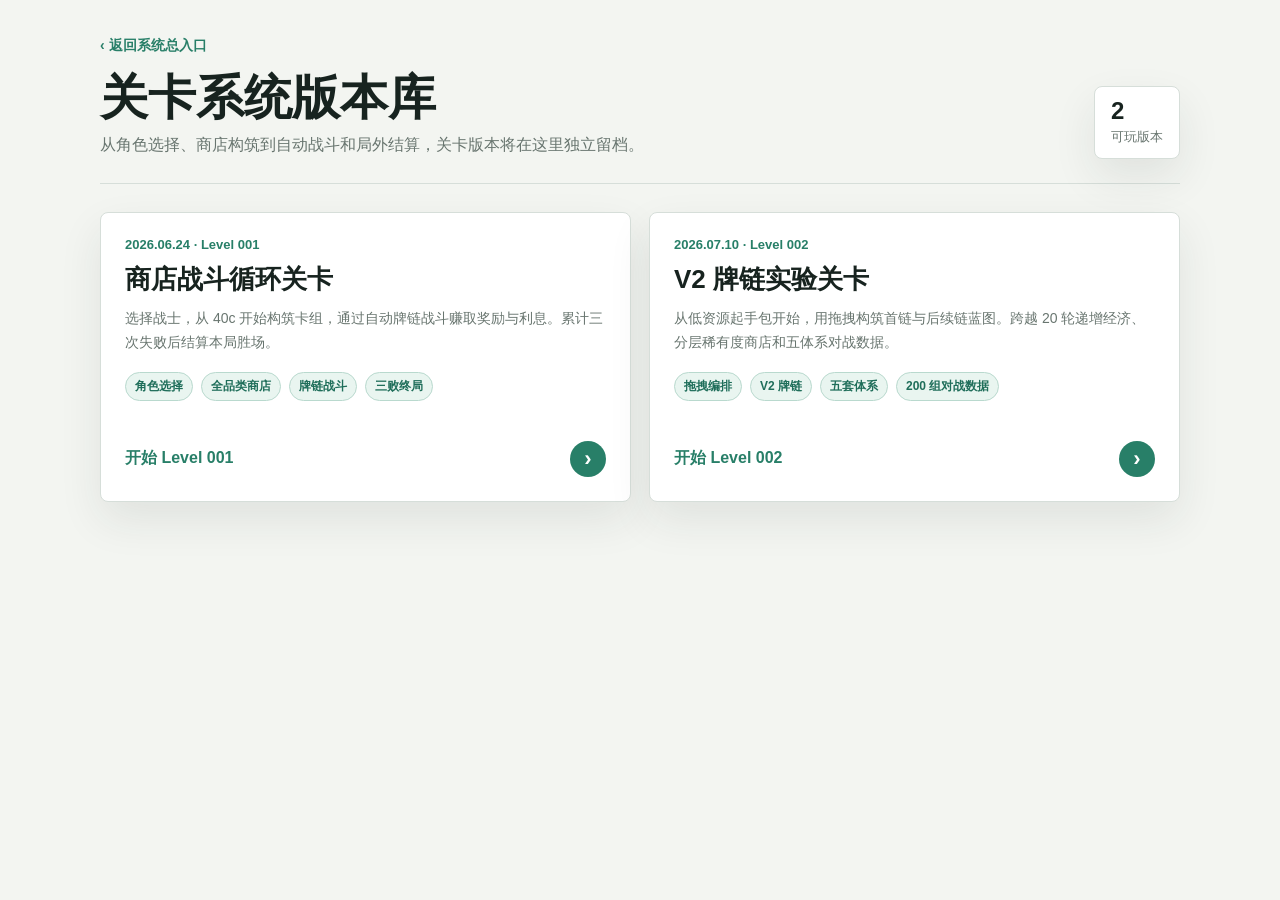
==== LevelSystem/index.html @ 23fc2353 "Add Level 002 V2 chain campaign" ====
<!doctype html>
<html lang="zh-CN">
<head>
  <meta charset="utf-8">
  <meta name="viewport" content="width=device-width, initial-scale=1">
  <title>Draw LevelSystem</title>
  <style>
    :root {
      color-scheme: light;
      --bg: #f3f5f1;
      --panel: #fff;
      --text: #17231f;
      --muted: #68756f;
      --line: #d6ded9;
      --accent: #287f68;
      --accent-soft: #e9f5f0;
      --shadow: 0 18px 44px rgba(28, 48, 40, .09);
    }
    * { box-sizing: border-box; }
    body {
      margin: 0;
      min-height: 100vh;
      font-family: -apple-system, BlinkMacSystemFont, "Segoe UI", "Microsoft YaHei", sans-serif;
      background: var(--bg);
      color: var(--text);
    }
    .page { width: min(1080px, calc(100vw - 32px)); margin: 0 auto; padding: 36px 0 56px; }
    header {
      display: flex;
      align-items: flex-end;
      justify-content: space-between;
      gap: 24px;
      padding-bottom: 24px;
      border-bottom: 1px solid var(--line);
    }
    .back { color: var(--accent); text-decoration: none; font-weight: 800; font-size: 14px; }
    h1 { margin: 18px 0 8px; font-size: clamp(30px, 5vw, 48px); line-height: 1.05; letter-spacing: 0; }
    .subtitle { margin: 0; color: var(--muted); line-height: 1.7; max-width: 700px; }
    .count {
      flex: 0 0 auto;
      padding: 12px 16px;
      border: 1px solid var(--line);
      border-radius: 8px;
      background: var(--panel);
      color: var(--muted);
      box-shadow: var(--shadow);
      font-size: 13px;
    }
    .count strong { display: block; color: var(--text); font-size: 24px; line-height: 1; margin-bottom: 5px; }
    main { padding-top: 28px; display: grid; grid-template-columns: repeat(auto-fit, minmax(280px, 1fr)); gap: 18px; }
    .version-card {
      min-height: 290px;
      display: flex;
      flex-direction: column;
      justify-content: space-between;
      gap: 24px;
      padding: 24px;
      border: 1px solid var(--line);
      border-radius: 8px;
      background: var(--panel);
      color: inherit;
      text-decoration: none;
      box-shadow: var(--shadow);
      transition: transform .16s ease, border-color .16s ease, box-shadow .16s ease;
    }
    .version-card:hover, .version-card:focus-visible {
      transform: translateY(-2px);
      border-color: var(--accent);
      box-shadow: 0 24px 58px rgba(28, 48, 40, .14);
      outline: none;
    }
    .eyebrow { margin: 0 0 12px; color: var(--accent); font-size: 13px; font-weight: 900; }
    h2 { margin: 0 0 12px; font-size: 26px; line-height: 1.2; letter-spacing: 0; }
    .description { margin: 0; color: var(--muted); font-size: 14px; line-height: 1.7; }
    .tags { display: flex; flex-wrap: wrap; gap: 8px; margin-top: 18px; }
    .tag {
      padding: 5px 9px;
      border: 1px solid #b9d9ce;
      border-radius: 999px;
      background: var(--accent-soft);
      color: #1f6e5a;
      font-size: 12px;
      font-weight: 800;
    }
    .open-row { display: flex; align-items: center; justify-content: space-between; color: var(--accent); font-weight: 900; }
    .arrow { width: 36px; height: 36px; display: grid; place-items: center; border-radius: 50%; background: var(--accent); color: #fff; font-size: 22px; }
    @media (max-width: 680px) {
      .page { width: min(100vw - 24px, 1080px); padding-top: 24px; }
      header { display: block; }
      .count { width: fit-content; margin-top: 18px; }
    }
  </style>
</head>
<body>
  <div class="page">
    <header>
      <div>
        <a class="back" href="../index.html">‹ 返回系统总入口</a>
        <h1>关卡系统版本库</h1>
        <p class="subtitle">从角色选择、商店构筑到自动战斗和局外结算，关卡版本将在这里独立留档。</p>
      </div>
      <div class="count"><strong>2</strong>可玩版本</div>
    </header>
    <main aria-label="关卡系统版本列表">
      <a class="version-card" href="Level_001/index.html">
        <div>
          <p class="eyebrow">2026.06.24 · Level 001</p>
          <h2>商店战斗循环关卡</h2>
          <p class="description">选择战士，从 40c 开始构筑卡组，通过自动牌链战斗赚取奖励与利息。累计三次失败后结算本局胜场。</p>
          <div class="tags">
            <span class="tag">角色选择</span>
            <span class="tag">全品类商店</span>
            <span class="tag">牌链战斗</span>
            <span class="tag">三败终局</span>
          </div>
        </div>
        <div class="open-row"><span>开始 Level 001</span><span class="arrow" aria-hidden="true">›</span></div>
      </a>
      <a class="version-card" href="Level_002/index.html">
        <div>
          <p class="eyebrow">2026.07.10 · Level 002</p>
          <h2>V2 牌链实验关卡</h2>
          <p class="description">从低资源起手包开始，用拖拽构筑首链与后续链蓝图。跨越 20 轮递增经济、分层稀有度商店和五体系对战数据。</p>
          <div class="tags">
            <span class="tag">拖拽编排</span>
            <span class="tag">V2 牌链</span>
            <span class="tag">五套体系</span>
            <span class="tag">200 组对战数据</span>
          </div>
        </div>
        <div class="open-row"><span>开始 Level 002</span><span class="arrow" aria-hidden="true">›</span></div>
      </a>
    </main>
  </div>
</body>
</html>
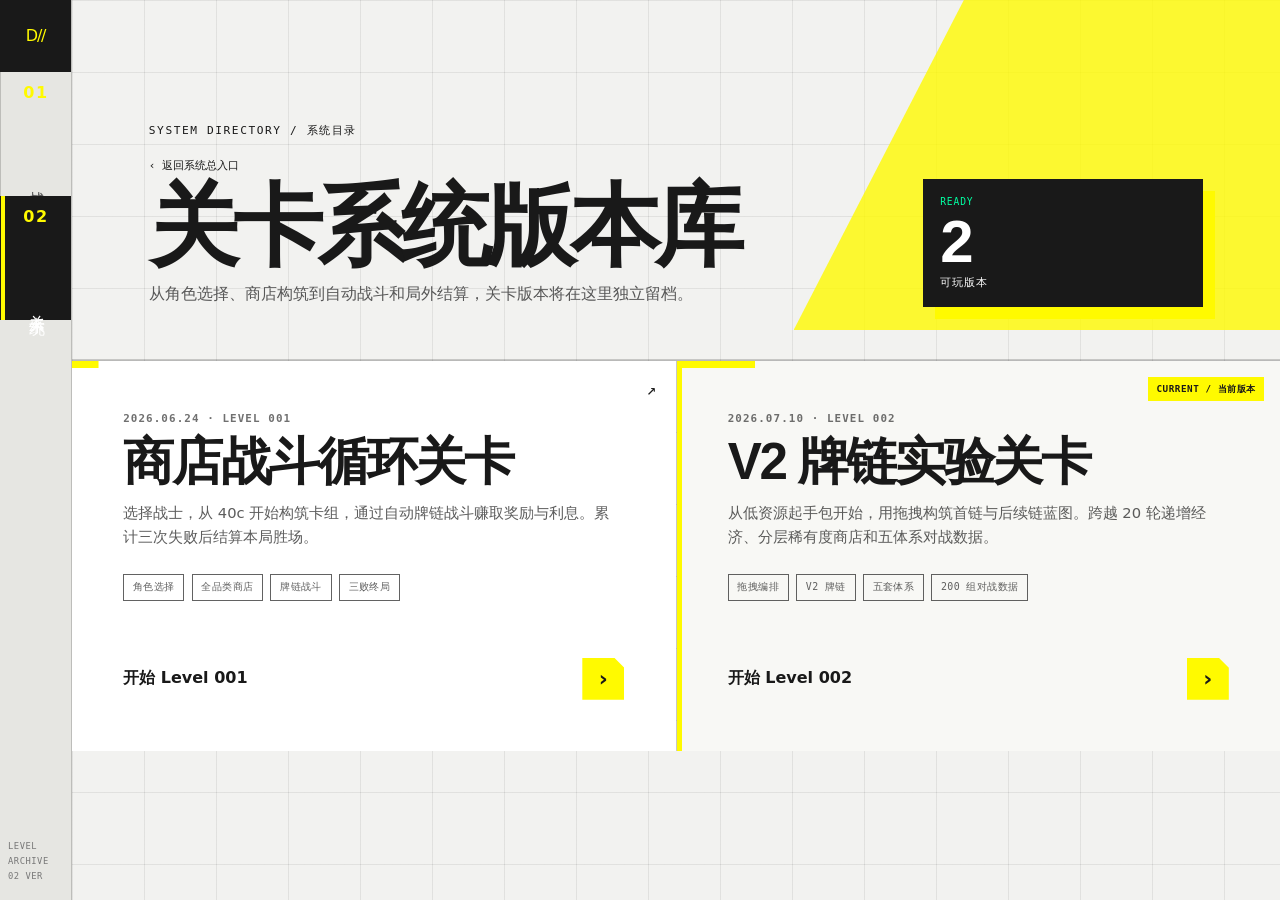
==== commit 34dc66e0: "Redesign site with Endfield UI" ====
--- a/LevelSystem/index.html
+++ b/LevelSystem/index.html
@@ -1,5 +1,5 @@
 <!doctype html>
-<html lang="zh-CN">
+<html lang="zh-CN" data-ark-theme="endfield" data-ark-depth="complex" data-ef-page="library">
 <head>
   <meta charset="utf-8">
   <meta name="viewport" content="width=device-width, initial-scale=1">
@@ -90,8 +90,18 @@
       .count { width: fit-content; margin-top: 18px; }
     }
   </style>
+  <link rel="stylesheet" href="../endfield-ui.css">
 </head>
-<body>
+<body class="ef-library">
+  <a class="ef-skip" href="#main">跳至主要内容</a>
+  <aside class="ef-rail" aria-label="系统导航">
+    <a class="ef-rail-mark" href="../index.html" aria-label="Draw 首页">D//</a>
+    <nav class="ef-rail-nav">
+      <a class="ef-rail-link" href="../FightingSystem/index.html"><b>01</b>战斗系统</a>
+      <a class="ef-rail-link" href="index.html" aria-current="page"><b>02</b>关卡系统</a>
+    </nav>
+    <div class="ef-rail-meta">LEVEL<br>ARCHIVE<br>02 VER</div>
+  </aside>
   <div class="page">
     <header>
       <div>
@@ -101,7 +111,7 @@
       </div>
       <div class="count"><strong>2</strong>可玩版本</div>
     </header>
-    <main aria-label="关卡系统版本列表">
+    <main id="main" aria-label="关卡系统版本列表">
       <a class="version-card" href="Level_001/index.html">
         <div>
           <p class="eyebrow">2026.06.24 · Level 001</p>
@@ -116,7 +126,7 @@
         </div>
         <div class="open-row"><span>开始 Level 001</span><span class="arrow" aria-hidden="true">›</span></div>
       </a>
-      <a class="version-card" href="Level_002/index.html">
+      <a class="version-card" data-current="true" href="Level_002/index.html">
         <div>
           <p class="eyebrow">2026.07.10 · Level 002</p>
           <h2>V2 牌链实验关卡</h2>
--- a/endfield-ui.css
+++ b/endfield-ui.css
@@ -0,0 +1,1032 @@
+:root {
+  --ef-ink: #191919;
+  --ef-ink-2: #242424;
+  --ef-paper: #f2f2f0;
+  --ef-paper-2: #e8e8e4;
+  --ef-white: #ffffff;
+  --ef-signal: #fffa00;
+  --ef-state: #00ffa2;
+  --ef-muted: #767676;
+  --ef-rule: rgba(25, 25, 25, .2);
+  --ef-rule-dark: rgba(255, 255, 255, .2);
+  --ef-display: "Arial Narrow", "Roboto Condensed", "DIN Condensed", "PingFang SC", sans-serif;
+  --ef-ui: "Space Grotesk", "IBM Plex Sans", "PingFang SC", "Microsoft YaHei", system-ui, sans-serif;
+  --ef-mono: "IBM Plex Mono", "SFMono-Regular", Consolas, monospace;
+  --ef-direct: 240ms;
+  --ef-reveal: 650ms;
+  --ef-ease: cubic-bezier(.22, .8, .2, 1);
+  --ef-grid: rgba(25, 25, 25, .08);
+  color-scheme: light;
+}
+
+*, *::before, *::after { box-sizing: border-box; }
+
+html[data-ark-theme="endfield"] {
+  min-width: 320px;
+  background: var(--ef-paper);
+  font-family: var(--ef-ui);
+  text-rendering: optimizeLegibility;
+  -webkit-font-smoothing: antialiased;
+}
+
+html[data-ark-theme="endfield"] body {
+  color: var(--ef-ink);
+  font-family: var(--ef-ui);
+}
+
+html[data-ark-theme="endfield"] button,
+html[data-ark-theme="endfield"] a { font: inherit; }
+
+html[data-ark-theme="endfield"] :is(button, a, [tabindex]):focus-visible {
+  outline: 2px solid var(--ef-signal) !important;
+  outline-offset: 3px;
+}
+
+html[data-ark-theme="endfield"] ::selection {
+  background: var(--ef-signal);
+  color: var(--ef-ink);
+}
+
+html[data-ark-theme="endfield"] ::-webkit-scrollbar { width: 9px; height: 9px; }
+html[data-ark-theme="endfield"] ::-webkit-scrollbar-track { background: var(--ef-paper-2); }
+html[data-ark-theme="endfield"] ::-webkit-scrollbar-thumb { background: #777; border: 2px solid var(--ef-paper-2); }
+
+.ef-skip {
+  position: fixed;
+  inset: .75rem auto auto .75rem;
+  z-index: 1000;
+  padding: .7rem 1rem;
+  background: var(--ef-signal);
+  color: var(--ef-ink);
+  transform: translateY(-160%);
+  transition: transform var(--ef-direct);
+}
+.ef-skip:focus { transform: none; }
+
+/* Library shell: local depth 2 inside the complex system. */
+body.ef-library {
+  --bg: var(--ef-paper);
+  --panel: var(--ef-white);
+  --text: var(--ef-ink);
+  --ink: var(--ef-ink);
+  --muted: var(--ef-muted);
+  --line: var(--ef-rule);
+  --accent: var(--ef-ink);
+  --accent-strong: var(--ef-ink);
+  --accent-soft: #e4e4df;
+  --battle: var(--ef-ink);
+  --battle-soft: #e6e6e2;
+  --level: var(--ef-ink);
+  --level-soft: #e6e6e2;
+  --shadow: none;
+  min-height: 100svh;
+  display: grid;
+  grid-template-columns: 72px minmax(0, 1fr);
+  margin: 0;
+  background: var(--ef-paper);
+  overflow-x: hidden;
+}
+
+.ef-rail {
+  position: sticky;
+  inset-block-start: 0;
+  z-index: 40;
+  block-size: 100svh;
+  display: flex;
+  flex-direction: column;
+  border-inline-end: 1px solid var(--ef-rule);
+  background: #e6e6e2;
+}
+
+.ef-rail-mark {
+  min-height: 72px;
+  display: grid;
+  place-items: center;
+  border-block-end: 1px solid var(--ef-rule);
+  background: var(--ef-ink);
+  color: var(--ef-signal);
+  text-decoration: none;
+  font-family: var(--ef-display);
+  font-size: 1.2rem;
+  font-weight: 900;
+  letter-spacing: -.08em;
+}
+
+.ef-rail-nav {
+  display: flex;
+  flex-direction: column;
+}
+
+.ef-rail-link {
+  position: relative;
+  min-height: 124px;
+  display: flex;
+  align-items: center;
+  justify-content: space-between;
+  gap: .6rem;
+  padding: .7rem .45rem;
+  border-block-end: 1px solid var(--ef-rule);
+  color: #5c5c5c;
+  text-decoration: none;
+  writing-mode: vertical-rl;
+  font-family: var(--ef-mono);
+  font-size: .62rem;
+  letter-spacing: .1em;
+}
+
+.ef-rail-link::before {
+  content: "";
+  position: absolute;
+  inset: 0 auto 0 0;
+  width: 4px;
+  background: var(--ef-signal);
+  transform: scaleY(0);
+  transform-origin: bottom;
+  transition: transform var(--ef-direct) var(--ef-ease);
+}
+.ef-rail-link:hover,
+.ef-rail-link[aria-current="page"] { background: var(--ef-ink); color: #fff; }
+.ef-rail-link:hover::before,
+.ef-rail-link[aria-current="page"]::before { transform: scaleY(1); }
+.ef-rail-link b { color: var(--ef-signal); writing-mode: horizontal-tb; font-weight: 700; }
+
+.ef-rail-meta {
+  margin-top: auto;
+  padding: 1rem .5rem;
+  color: #777;
+  font-family: var(--ef-mono);
+  font-size: .55rem;
+  line-height: 1.7;
+  letter-spacing: .06em;
+}
+
+body.ef-library .page {
+  position: relative;
+  width: 100%;
+  max-width: none;
+  margin: 0;
+  padding: 0;
+  background:
+    linear-gradient(var(--ef-grid) 1px, transparent 1px),
+    linear-gradient(90deg, var(--ef-grid) 1px, transparent 1px),
+    var(--ef-paper);
+  background-size: 72px 72px;
+}
+
+body.ef-library .page::before {
+  content: "";
+  position: absolute;
+  z-index: 0;
+  inset: 0 0 auto auto;
+  width: min(38vw, 540px);
+  height: 330px;
+  background: var(--ef-signal);
+  clip-path: polygon(35% 0, 100% 0, 100% 100%, 0 100%);
+  opacity: .8;
+  pointer-events: none;
+}
+
+body.ef-library header {
+  position: relative;
+  z-index: 1;
+  min-height: 360px;
+  display: grid;
+  grid-template-columns: minmax(0, 1fr) minmax(180px, 280px);
+  align-items: end;
+  gap: clamp(2rem, 7vw, 7rem);
+  padding: clamp(4rem, 8vw, 7.5rem) clamp(1.5rem, 6vw, 6.5rem) 3.25rem;
+  border: 0;
+  border-block-end: 1px solid var(--ef-rule);
+  background: transparent;
+}
+
+body.ef-library header > div:first-child { max-width: 820px; }
+body.ef-library header > div:first-child::before {
+  content: "SYSTEM DIRECTORY / 系统目录";
+  display: block;
+  margin-block-end: 1rem;
+  font-family: var(--ef-mono);
+  font-size: .7rem;
+  letter-spacing: .14em;
+}
+
+body.ef-library h1 {
+  margin: 0 0 1rem;
+  font-family: var(--ef-display);
+  font-size: clamp(3.2rem, 7vw, 7.8rem);
+  font-weight: 900;
+  line-height: .84;
+  letter-spacing: -.065em;
+  text-transform: uppercase;
+}
+
+body.ef-library .subtitle {
+  max-width: 720px;
+  margin: 0;
+  color: #575757;
+  font-size: 1rem;
+  line-height: 1.7;
+}
+
+body.ef-library :is(.build-mark, .count) {
+  position: relative;
+  align-self: end;
+  width: 100%;
+  min-height: 128px;
+  display: flex;
+  flex-direction: column;
+  justify-content: space-between;
+  padding: 1rem;
+  border: 1px solid var(--ef-ink);
+  border-radius: 0;
+  background: var(--ef-ink);
+  color: #fff;
+  box-shadow: 12px 12px 0 var(--ef-signal);
+  font-family: var(--ef-mono);
+  font-size: .68rem;
+  letter-spacing: .08em;
+}
+
+body.ef-library :is(.build-mark, .count)::before {
+  content: "READY";
+  color: var(--ef-state);
+  font-size: .6rem;
+}
+
+body.ef-library :is(.build-mark, .count) strong {
+  display: block;
+  margin: 0;
+  color: #fff;
+  font-family: var(--ef-display);
+  font-size: 3.75rem;
+  line-height: .75;
+}
+
+body.ef-library main {
+  position: relative;
+  z-index: 2;
+  display: grid;
+  grid-template-columns: repeat(2, minmax(0, 1fr));
+  gap: 1px;
+  padding: 1px 0 0;
+  background: var(--ef-rule);
+}
+
+body.ef-library :is(.system-card, .version-card, .empty-card) {
+  position: relative;
+  min-height: 390px;
+  display: flex;
+  flex-direction: column;
+  justify-content: space-between;
+  gap: 2rem;
+  padding: clamp(1.75rem, 4vw, 4rem);
+  border: 0;
+  border-radius: 0;
+  background: var(--ef-white);
+  color: var(--ef-ink);
+  box-shadow: none;
+  text-decoration: none;
+  overflow: hidden;
+  transition: color var(--ef-direct), background var(--ef-direct), transform var(--ef-direct);
+}
+
+body.ef-library :is(.system-card, .version-card)::before {
+  content: "";
+  position: absolute;
+  inset: 0 auto auto 0;
+  width: 78px;
+  height: 7px;
+  background: var(--ef-signal);
+  transform: scaleX(.34);
+  transform-origin: left;
+  transition: transform var(--ef-direct) var(--ef-ease);
+}
+
+body.ef-library :is(.system-card, .version-card)::after {
+  content: "↗";
+  position: absolute;
+  inset: 1.2rem 1.2rem auto auto;
+  font-family: var(--ef-mono);
+  font-size: 1rem;
+}
+
+body.ef-library :is(.system-card, .version-card):focus-visible {
+  z-index: 3;
+  transform: none;
+  border-color: transparent;
+  background: var(--ef-ink);
+  color: #fff;
+  box-shadow: none;
+  outline-offset: -4px !important;
+}
+
+body.ef-library :is(.system-card, .version-card):focus-visible::before { transform: scaleX(1); }
+
+@media (hover: hover) and (pointer: fine) {
+  body.ef-library :is(.system-card, .version-card):hover {
+    z-index: 3;
+    transform: none;
+    border-color: transparent;
+    background: var(--ef-ink);
+    color: #fff;
+    box-shadow: none;
+  }
+  body.ef-library :is(.system-card, .version-card):hover::before { transform: scaleX(1); }
+}
+
+body.ef-library .version-card[data-current="true"] {
+  background: #f8f8f5;
+  color: var(--ef-ink);
+  box-shadow: inset 5px 0 var(--ef-signal);
+}
+body.ef-library .version-card[data-current="true"]::before { transform: scaleX(1); }
+body.ef-library .version-card[data-current="true"]::after {
+  content: "CURRENT / 当前版本";
+  inset: 1rem 1rem auto auto;
+  padding: .35rem .5rem;
+  background: var(--ef-signal);
+  color: var(--ef-ink);
+  font-size: .58rem;
+  font-weight: 800;
+  letter-spacing: .06em;
+}
+@media (hover: hover) and (pointer: fine) {
+  body.ef-library .version-card[data-current="true"]:hover {
+    background: var(--ef-ink);
+    color: #fff;
+    box-shadow: inset 5px 0 var(--ef-signal);
+  }
+}
+
+body.ef-library .icon {
+  width: 64px;
+  height: 64px;
+  display: grid;
+  place-items: center;
+  margin: 0 0 2rem;
+  border: 1px solid currentColor;
+  border-radius: 0;
+  background: transparent !important;
+  font-size: 1.7rem;
+  clip-path: polygon(0 0, calc(100% - 13px) 0, 100% 13px, 100% 100%, 0 100%);
+}
+
+body.ef-library .eyebrow {
+  margin: 0 0 .8rem;
+  color: inherit;
+  opacity: .62;
+  font-family: var(--ef-mono);
+  font-size: .68rem;
+  font-weight: 600;
+  letter-spacing: .1em;
+  text-transform: uppercase;
+}
+
+body.ef-library h2 {
+  max-width: 720px;
+  margin: 0 0 1rem;
+  font-family: var(--ef-display);
+  font-size: clamp(2rem, 4vw, 4.6rem);
+  font-weight: 900;
+  line-height: .92;
+  letter-spacing: -.045em;
+}
+
+body.ef-library .description {
+  max-width: 650px;
+  margin: 0;
+  color: inherit;
+  opacity: .7;
+  font-size: .92rem;
+  line-height: 1.65;
+}
+
+body.ef-library :is(.meta-row, .tags) { display: flex; flex-wrap: wrap; gap: .45rem; margin-top: 1.5rem; }
+body.ef-library :is(.pill, .tag) {
+  padding: .35rem .55rem;
+  border: 1px solid currentColor;
+  border-radius: 0;
+  background: transparent;
+  color: inherit;
+  opacity: .68;
+  font-family: var(--ef-mono);
+  font-size: .62rem;
+  font-weight: 500;
+  letter-spacing: .04em;
+}
+
+body.ef-library .open-row {
+  display: flex;
+  align-items: center;
+  justify-content: space-between;
+  color: inherit;
+  font-weight: 700;
+}
+
+body.ef-library .arrow {
+  width: 42px;
+  height: 42px;
+  display: grid;
+  place-items: center;
+  border-radius: 0;
+  background: var(--ef-signal) !important;
+  color: var(--ef-ink);
+  clip-path: polygon(0 0, calc(100% - 10px) 0, 100% 10px, 100% 100%, 0 100%);
+}
+
+body.ef-library .empty-card {
+  min-height: 240px;
+  justify-content: end;
+  background: #dadad5;
+  color: #686868;
+}
+body.ef-library .back { display: inline-block; margin-block-end: 1rem; color: var(--ef-ink); font-family: var(--ef-mono); font-size: .7rem; text-decoration: none; }
+
+/* Game surfaces: full component coverage with content-preserving overrides. */
+html[data-ef-page="fight"] {
+  --bg: var(--ef-paper);
+  --panel: var(--ef-white);
+  --ink: var(--ef-ink);
+  --muted: var(--ef-muted);
+  --line: var(--ef-rule);
+  --accent: var(--ef-signal);
+  --accent-2: var(--ef-state);
+  --danger: var(--ef-signal);
+  --blue: var(--ef-signal);
+  --green: var(--ef-state);
+  --yellow: var(--ef-signal);
+  --orange: var(--ef-signal);
+  --dark: var(--ef-ink);
+  --card: var(--ef-white);
+  --slot: #e9e9e5;
+  --slot-line: #8e8e88;
+  --enemy: var(--ef-ink-2);
+  --player: #4b4b48;
+  --shadow: none;
+}
+
+html[data-ef-page="fight"] :is(html, body) {
+  background: var(--ef-paper);
+  color: var(--ef-ink);
+  font-family: var(--ef-ui);
+}
+
+html[data-ef-page="fight"] .app {
+  background:
+    linear-gradient(var(--ef-grid) 1px, transparent 1px),
+    linear-gradient(90deg, var(--ef-grid) 1px, transparent 1px),
+    var(--ef-paper);
+  background-size: 64px 64px;
+}
+
+html[data-ef-page="fight"] .topbar {
+  position: sticky;
+  top: 0;
+  z-index: 30;
+  min-height: 64px;
+  height: auto;
+  padding: .55rem 1rem;
+  border: 0;
+  border-block-end: 1px solid var(--ef-rule-dark);
+  background: rgba(25, 25, 25, .96);
+  color: #fff;
+  backdrop-filter: blur(10px);
+}
+
+html[data-ef-page="fight"] .topbar::after {
+  content: "";
+  position: absolute;
+  inset: auto 0 0 0;
+  height: 3px;
+  background: linear-gradient(90deg, var(--ef-signal) 0 16%, transparent 16%);
+  pointer-events: none;
+}
+
+html[data-ef-page="fight"] .title { gap: .75rem; }
+html[data-ef-page="fight"] .title h1,
+html[data-ef-page="fight"] .topbar h1 {
+  font-family: var(--ef-display);
+  font-size: 1.45rem;
+  font-weight: 900;
+  letter-spacing: -.035em;
+}
+html[data-ef-page="fight"] :is(.title span, .subtitle, .import-note) { color: rgba(255,255,255,.6); font-weight: 500; }
+
+.ef-back {
+  flex: 0 0 auto;
+  min-width: 40px;
+  min-height: 40px;
+  display: grid;
+  place-items: center;
+  border: 1px solid var(--ef-rule-dark);
+  background: transparent;
+  color: #fff;
+  text-decoration: none;
+  font-family: var(--ef-mono);
+}
+.ef-back:hover { background: var(--ef-signal); color: var(--ef-ink); }
+
+html[data-ef-page="fight"] .controls { gap: 5px; }
+html[data-ef-page="fight"] :is(.controls button, .decision button, .strategy-buttons button) {
+  position: relative;
+  min-height: 40px;
+  padding: 0 .8rem;
+  border-radius: 2px;
+  display: inline-flex;
+  align-items: center;
+  justify-content: center;
+  border: 1px solid var(--ef-rule);
+  background: var(--ef-white);
+  color: var(--ef-ink);
+  font-weight: 700;
+  box-shadow: none;
+  transition: background var(--ef-direct), color var(--ef-direct), transform var(--ef-direct);
+}
+html[data-ef-page="fight"] .controls button {
+  border-color: rgba(255,255,255,.28);
+  background: transparent;
+  color: #fff;
+}
+html[data-ef-page="fight"] :is(.controls button, .decision button, .strategy-buttons button):hover { border-color: var(--ef-signal); transform: none; }
+html[data-ef-page="fight"] :is(.controls button, .decision button, .strategy-buttons button):active { transform: translateX(3px); }
+html[data-ef-page="fight"] :is(.controls button.primary, .controls button.danger) {
+  border-color: var(--ef-signal);
+  background: transparent;
+  color: #fff;
+  box-shadow: inset 0 -3px var(--ef-signal);
+}
+html[data-ef-page="fight"] .decision button.primary {
+  border-color: var(--ef-signal);
+  background: var(--ef-signal);
+  color: var(--ef-ink);
+}
+html[data-ef-page="fight"] :is(.controls button.active, .speed.active, #pauseBtn.active) {
+  border-color: var(--ef-signal);
+  background: var(--ef-signal);
+  color: var(--ef-ink);
+  box-shadow: inset 4px 0 var(--ef-ink), inset 0 0 0 1px var(--ef-ink);
+}
+html[data-ef-page="fight"] .controls #pauseBtn.active {
+  border-color: var(--ef-signal);
+  background: var(--ef-white);
+  color: var(--ef-ink);
+  box-shadow: inset 4px 0 var(--ef-signal);
+}
+html[data-ef-page="fight"] .strategy-buttons button.active {
+  border-color: var(--ef-ink);
+  background: var(--ef-ink);
+  color: #fff;
+  box-shadow: inset 4px 0 var(--ef-signal);
+}
+html[data-ef-page="fight"] :is(.controls button.active, .strategy-buttons button.active)::before {
+  content: "";
+  width: .42rem;
+  height: .42rem;
+  flex: 0 0 auto;
+  margin-inline-end: .45rem;
+  background: currentColor;
+  transform: rotate(45deg);
+}
+html[data-ef-page="fight"] .strategy-buttons button.active::before { background: var(--ef-signal); }
+html[data-ef-page="fight"] .controls #pauseBtn.active::before { background: var(--ef-signal); }
+html[data-ef-page="fight"] :is(.controls button, .decision button, .strategy-buttons button):disabled {
+  border-color: var(--ef-rule);
+  background: transparent;
+  color: var(--ef-muted);
+  box-shadow: none;
+  opacity: .48;
+}
+
+html[data-ef-page="fight"] .battle { background: transparent; }
+html[data-ef-page="fight"] .divider {
+  position: relative;
+  background: var(--ef-ink);
+}
+html[data-ef-page="fight"] .divider::after {
+  content: "FIELD DIVIDE";
+  position: absolute;
+  z-index: 3;
+  inset: 50% auto auto 50%;
+  padding: .16rem .7rem;
+  background: var(--ef-signal);
+  color: var(--ef-ink);
+  font-family: var(--ef-mono);
+  font-size: .55rem;
+  letter-spacing: .12em;
+  transform: translate(-50%, -50%);
+  white-space: nowrap;
+}
+
+html[data-ef-page="fight"] .field {
+  position: relative;
+  background: rgba(242,242,240,.94);
+  animation: ef-field-in var(--ef-reveal) var(--ef-ease) both;
+}
+html[data-ef-page="fight"] .field.enemy { background: rgba(226,226,222,.96); }
+html[data-ef-page="fight"] .field::before {
+  content: attr(aria-label);
+  position: absolute;
+  inset: 6px auto auto 8px;
+  color: #777;
+  font-family: var(--ef-mono);
+  font-size: .5rem;
+  letter-spacing: .12em;
+  pointer-events: none;
+}
+
+@keyframes ef-field-in {
+  from { clip-path: inset(0 100% 0 0); transform: translateX(-10px); }
+  to { clip-path: inset(0); transform: none; }
+}
+
+html[data-ef-page="fight"] :is(.panel, .weapon-effect, .unit-panel, .draw-panel, .chain-panel, .pending-panel, .left-zone, .right-zone) {
+  border-color: var(--ef-rule);
+  border-radius: 2px;
+  box-shadow: none;
+}
+
+html[data-ef-page="fight"] :is(.panel, .weapon-effect, .draw-panel, .chain-panel, .pending-panel) {
+  background: rgba(255,255,255,.88);
+}
+
+html[data-ef-page="fight"] :is(.panel-title, .section-label, .slot-label, .pile-label, .current-label, .weapon-effect-title) {
+  color: var(--ef-ink);
+  font-family: var(--ef-display);
+  font-weight: 900;
+  letter-spacing: -.02em;
+}
+
+html[data-ef-page="fight"] :is(.portrait, .enemy .portrait, .field.player .portrait) {
+  position: relative;
+  border: 0;
+  border-radius: 2px;
+  background: var(--ef-ink) !important;
+  color: #fff;
+  box-shadow: none;
+  clip-path: polygon(0 0, calc(100% - 20px) 0, 100% 20px, 100% 100%, 0 100%);
+}
+html[data-ef-page="fight"] .enemy .portrait::after {
+  content: "ENEMY";
+  position: absolute;
+  inset: auto .5rem .4rem auto;
+  color: var(--ef-signal);
+  font-family: var(--ef-mono);
+  font-size: .48rem;
+  letter-spacing: .1em;
+}
+
+html[data-ef-page="fight"] :is(.slot, .chain, .chain-card, .chain-step, .strategy-card, .rule-card, .drawn-area, .current-card-box, .pile) {
+  border-color: var(--ef-rule);
+  border-radius: 2px;
+  background-color: var(--ef-white);
+  box-shadow: none;
+}
+
+html[data-ef-page="fight"] :is(.hpbar, .hp-bar, .timer, .progress, .chain-progress) {
+  border-radius: 0;
+  background: #cececa;
+  border-color: var(--ef-rule);
+}
+html[data-ef-page="fight"] :is(.hpfill, .hp-fill, .timer-fill, .progress > i, .progress i, .chain-progress > i) {
+  background: var(--ef-signal) !important;
+  background-image: none !important;
+}
+
+html[data-ef-page="fight"] :is(.pill, .status-chip, .chip) {
+  border-radius: 2px;
+  border-color: var(--ef-rule);
+  background: #e5e5e1;
+  color: var(--ef-ink);
+}
+
+html[data-ef-page="fight"] :is(.winner, .winner-box, .viewer-panel, .card-viewer-panel, .tooltip, .game-tooltip, .card-preview) {
+  border-radius: 2px;
+  box-shadow: 12px 12px 0 rgba(25,25,25,.18);
+}
+
+/* Level/campaign surfaces. */
+html[data-ef-page="level"] {
+  --bg: var(--ef-paper);
+  --paper: var(--ef-white);
+  --paper-2: #e9e9e5;
+  --paper2: #e9e9e5;
+  --ink: var(--ef-ink);
+  --muted: var(--ef-muted);
+  --line: var(--ef-rule);
+  --green: var(--ef-signal);
+  --green-dark: var(--ef-ink);
+  --green2: var(--ef-ink);
+  --green-soft: #e6e6e1;
+  --greenSoft: #e6e6e1;
+  --red: #d34d4d;
+  --red-soft: #f0dede;
+  --redSoft: #f0dede;
+  --gold: #8b7f00;
+  --gold-soft: #f5f2c6;
+  --goldSoft: #f5f2c6;
+  --blue: #4b626c;
+  --blue-soft: #dce5e7;
+  --blueSoft: #dce5e7;
+  --purple: #6b5a75;
+  --purple-soft: #e8e1eb;
+  --purpleSoft: #e8e1eb;
+  --shadow: none;
+}
+
+html[data-ef-page="level"] :is(html, body) { background: var(--ef-paper); color: var(--ef-ink); font-family: var(--ef-ui); }
+html[data-ef-page="level"] .screen:not(.start),
+html[data-ef-page="level"] #characterScreen {
+  background:
+    linear-gradient(var(--ef-grid) 1px, transparent 1px),
+    linear-gradient(90deg, var(--ef-grid) 1px, transparent 1px),
+    var(--ef-paper);
+  background-size: 72px 72px;
+}
+
+html[data-ef-page="level"] :is(.hero-screen, .start) {
+  position: relative;
+  background:
+    linear-gradient(110deg, rgba(25,25,25,.98) 0 56%, rgba(25,25,25,.78) 72%, rgba(25,25,25,.98) 100%),
+    var(--ef-ink);
+  color: #fff;
+}
+
+html[data-ef-page="level"] :is(.hero-screen, .start)::before {
+  content: "";
+  position: absolute;
+  inset: 0;
+  background-image:
+    linear-gradient(rgba(255,255,255,.08) 1px, transparent 1px),
+    linear-gradient(90deg, rgba(255,255,255,.08) 1px, transparent 1px);
+  background-size: 72px 72px;
+  mask-image: linear-gradient(90deg, #000, transparent 80%);
+  pointer-events: none;
+}
+
+html[data-ef-page="level"] :is(.hero-screen, .start)::after {
+  content: "";
+  position: absolute;
+  inset: 0 0 auto auto;
+  width: min(38vw, 560px);
+  height: min(34vh, 300px);
+  background: var(--ef-signal);
+  clip-path: polygon(30% 0, 100% 0, 100% 100%, 0 76%);
+  opacity: .92;
+  pointer-events: none;
+}
+
+html[data-ef-page="level"] :is(.hero-inner, .start-inner) { z-index: 2; }
+html[data-ef-page="level"] .ef-back { width: 40px; justify-self: start; align-self: start; }
+html[data-ef-page="level"] :is(.hero-mark, .kicker, .backlink) {
+  color: var(--ef-signal);
+  font-family: var(--ef-mono);
+  font-size: .68rem;
+  font-weight: 600;
+  letter-spacing: .12em;
+}
+html[data-ef-page="level"] :is(.hero-title, .start h1) {
+  font-family: var(--ef-display);
+  font-weight: 900;
+  line-height: .84;
+  letter-spacing: -.06em;
+}
+html[data-ef-page="level"] :is(.hero-copy, .lead) { color: rgba(255,255,255,.72); line-height: 1.65; }
+html[data-ef-page="level"] :is(.start, .hero-screen, .builder > .panel-head, .side-panel) .keyword-term {
+  color: var(--ef-state);
+}
+
+html[data-ef-page="level"] :is(.primary, .secondary, .ghost, .danger) {
+  min-height: 42px;
+  padding: 0 1rem;
+  border-radius: 2px;
+  font-weight: 700;
+  box-shadow: none;
+  transition: transform var(--ef-direct), background var(--ef-direct), color var(--ef-direct);
+}
+html[data-ef-page="level"] :is(.primary, .danger) { border-color: var(--ef-signal); background: var(--ef-signal); color: var(--ef-ink); }
+html[data-ef-page="level"] .secondary { border-color: var(--ef-ink); background: var(--ef-white); color: var(--ef-ink); }
+html[data-ef-page="level"] .ghost { border-color: var(--ef-rule); background: transparent; color: inherit; }
+html[data-ef-page="level"] :is(.primary, .secondary, .ghost, .danger):hover { transform: translateX(3px); filter: none; }
+html[data-ef-page="level"] :is(.speed-control button.active, .speed-row button.active, .ghost.active) {
+  display: inline-flex;
+  align-items: center;
+  justify-content: center;
+  border-color: var(--ef-ink);
+  background: var(--ef-ink);
+  color: #fff;
+  box-shadow: inset 4px 0 var(--ef-signal), 0 0 0 1px var(--ef-signal);
+}
+html[data-ef-page="level"] :is(.speed-control button.active, .speed-row button.active, .ghost.active)::before {
+  content: "";
+  width: .42rem;
+  height: .42rem;
+  flex: 0 0 auto;
+  margin-inline-end: .4rem;
+  background: var(--ef-signal);
+  transform: rotate(45deg);
+}
+html[data-ef-page="level"] button:disabled {
+  box-shadow: none !important;
+  filter: grayscale(.7);
+  opacity: .42;
+}
+
+html[data-ef-page="level"] .topbar {
+  min-height: 64px;
+  border: 0;
+  border-block-end: 3px solid var(--ef-signal);
+  background: rgba(25,25,25,.96);
+  color: #fff;
+  backdrop-filter: blur(10px);
+}
+html[data-ef-page="level"] .brand strong { font-family: var(--ef-display); font-size: 1.4rem; letter-spacing: -.03em; }
+html[data-ef-page="level"] .brand span { color: rgba(255,255,255,.6); }
+html[data-ef-page="level"] .stat {
+  min-height: 36px;
+  border: 1px solid rgba(255,255,255,.24);
+  border-radius: 2px;
+  background: transparent !important;
+  color: rgba(255,255,255,.62) !important;
+}
+html[data-ef-page="level"] .stat b { color: #fff; }
+html[data-ef-page="level"] .stat.gold b { color: var(--ef-signal); }
+
+html[data-ef-page="level"] :is(.section-head h1, .phase-head h1) {
+  font-family: var(--ef-display);
+  font-weight: 900;
+  letter-spacing: -.045em;
+}
+
+html[data-ef-page="level"] :is(.character-card, .catalog-column, .offer, .side-panel, .side-section, .panel, .inventory-block, .chain-plan, .combatant, .battle-center, .weapon-chain, .modal, .result-card, .end-panel) {
+  border-color: var(--ef-rule);
+  border-radius: 2px;
+  box-shadow: none;
+}
+
+html[data-ef-page="level"] :is(.character-card.selected, .system-card.selected, .offer:focus-within, .chain-plan.drag-over) {
+  border-color: var(--ef-ink);
+  box-shadow: inset 5px 0 var(--ef-signal), inset 0 -4px var(--ef-signal);
+}
+html[data-ef-page="level"] :is(.character-card, .system-card) { position: relative; }
+html[data-ef-page="level"] :is(.character-card.selected, .system-card.selected)::after {
+  content: "SELECTED / 已选择";
+  position: absolute;
+  inset: .7rem .7rem auto auto;
+  min-height: 24px;
+  display: inline-flex;
+  align-items: center;
+  padding: .3rem .55rem;
+  background: var(--ef-signal);
+  color: var(--ef-ink);
+  font-family: var(--ef-mono);
+  font-size: .62rem;
+  font-weight: 800;
+  letter-spacing: .06em;
+}
+
+html[data-ef-page="level"] :is(.trait, .rarity, .kind, .status-pill, .pending-chip, .odd, .curve) { border-radius: 2px; }
+
+html[data-ef-page="level"] :is(.portrait, .combat-portrait) {
+  border-radius: 2px;
+  background: var(--ef-ink);
+  background-image: none;
+  color: #fff;
+  clip-path: polygon(0 0, calc(100% - 18px) 0, 100% 18px, 100% 100%, 0 100%);
+}
+
+html[data-ef-page="level"] :is(.bar, .hpbar, .chain-meter) { border-radius: 0; background: #cfcfca; }
+html[data-ef-page="level"] :is(.bar > div, .hpbar > div, .chain-meter > div) { background: var(--ef-signal) !important; background-image: none !important; }
+
+/* Level 001: one primary character plus two future slots remains truthful but balanced. */
+html[data-ef-page="level"] .character-grid { grid-template-columns: minmax(280px, 1.2fr) repeat(2, minmax(220px, .9fr)); }
+
+/* Level 002: five competing systems use a centered 3+2 route matrix. */
+html[data-ef-page="level"] .system-grid {
+  position: relative;
+  width: min(100%, 1120px);
+  display: grid;
+  grid-template-columns: repeat(6, minmax(0, 1fr));
+  gap: 10px;
+  margin: 2rem auto 0;
+}
+html[data-ef-page="level"] .system-grid .system-card {
+  grid-column: span 2;
+  min-height: 190px;
+  display: flex;
+  flex-direction: column;
+  align-items: flex-start;
+  padding: 1.1rem;
+  border: 1px solid var(--ef-rule-dark);
+  border-radius: 2px;
+  background: rgba(255,255,255,.06);
+  color: #fff;
+  box-shadow: none;
+  clip-path: polygon(0 0, calc(100% - 15px) 0, 100% 15px, 100% 100%, 0 100%);
+}
+html[data-ef-page="level"] .system-grid .system-card:nth-child(4) { grid-column: 2 / span 2; }
+html[data-ef-page="level"] .system-grid .system-card:hover { border-color: var(--ef-signal); background: rgba(255,250,0,.08); }
+html[data-ef-page="level"] .system-grid .system-card.selected {
+  border-color: var(--ef-signal);
+  background: rgba(255,250,0,.12);
+  box-shadow: inset 5px 0 var(--ef-signal), inset 0 -4px var(--ef-signal);
+}
+html[data-ef-page="level"] .system-grid .system-card .curve { margin-top: auto; background: rgba(0,0,0,.35); }
+html[data-ef-page="level"] .start-actions { justify-content: center; }
+
+html[data-ef-page="level"] .shop-layout { gap: 12px; }
+html[data-ef-page="level"] :is(.side-panel, .builder) {
+  border-color: var(--ef-ink);
+  background: var(--ef-ink);
+  color: #fff;
+}
+html[data-ef-page="level"] :is(.side-panel .side-section, .builder .panel-head, .builder .builder-footer) {
+  border-color: var(--ef-rule-dark);
+  background: transparent;
+}
+html[data-ef-page="level"] .builder-body { background: #242424; }
+html[data-ef-page="level"] :is(.builder .inventory-block, .builder .chain-plan) { color: var(--ef-ink); background: var(--ef-white); }
+
+html[data-ef-page="level"] :is(.battle-grid, .battle-chain-wrap) { gap: 8px; }
+html[data-ef-page="level"] :is(.combatant, .battle-center) { background: rgba(255,255,255,.94); }
+html[data-ef-page="level"] :is(.battle-overlay, .overlay) { background: rgba(50,50,47,.72); }
+html[data-ef-page="level"] :is(.toast, .end-screen) { background: var(--ef-ink); color: #fff; }
+html[data-ef-page="level"] :is(.modal, .result-card, .end-panel) { box-shadow: 14px 14px 0 rgba(255,250,0,.65); }
+
+/* Coordinated direct and state motion. */
+html[data-ark-depth="complex"] :is(.system-card, .version-card, .character-card, .offer, .panel) {
+  animation: ef-reveal var(--ef-reveal) var(--ef-ease) both;
+}
+html[data-ark-depth="complex"] :is(.system-card, .version-card, .character-card, .offer, .panel):nth-child(2) { animation-delay: 60ms; }
+html[data-ark-depth="complex"] :is(.system-card, .version-card, .character-card, .offer, .panel):nth-child(3) { animation-delay: 120ms; }
+@keyframes ef-reveal {
+  from { opacity: 0; transform: translateX(-10px); }
+  to { opacity: 1; transform: none; }
+}
+
+@media (max-width: 980px) {
+  body.ef-library main { grid-template-columns: 1fr; }
+  body.ef-library :is(.system-card, .version-card, .empty-card) { min-height: 320px; }
+  html[data-ef-page="level"] .system-grid { grid-template-columns: repeat(4, minmax(0, 1fr)); max-width: 760px; }
+  html[data-ef-page="level"] .system-grid .system-card:nth-child(4) { grid-column: span 2; }
+  html[data-ef-page="level"] .system-grid .system-card:nth-child(5) { grid-column: 2 / span 2; }
+}
+
+@media (max-width: 760px), (orientation: portrait) {
+  body.ef-library { display: block; }
+  .ef-rail {
+    position: sticky;
+    top: 0;
+    z-index: 50;
+    width: 100%;
+    height: 56px;
+    flex-direction: row;
+    border: 0;
+    border-block-end: 1px solid var(--ef-rule);
+  }
+  .ef-rail-mark { min-width: 64px; min-height: 56px; border: 0; border-inline-end: 1px solid var(--ef-rule); }
+  .ef-rail-nav { flex: 1; flex-direction: row; }
+  .ef-rail-link { min-width: 0; min-height: 56px; flex: 1; flex-direction: row; padding: .5rem .7rem; writing-mode: horizontal-tb; border: 0; border-inline-end: 1px solid var(--ef-rule); }
+  .ef-rail-link::before { inset: auto 0 0 0; width: auto; height: 4px; transform: scaleX(0); transform-origin: left; }
+  .ef-rail-link:hover::before,
+  .ef-rail-link[aria-current="page"]::before { transform: scaleX(1); }
+  .ef-rail-meta { display: none; }
+  body.ef-library header { min-height: 440px; grid-template-columns: 1fr; align-content: end; gap: 1.5rem; padding: 4rem 1.25rem 2rem; }
+  body.ef-library .page::before { width: 65vw; height: 190px; opacity: .7; }
+  body.ef-library :is(.build-mark, .count) { width: min(100%, 220px); min-height: 100px; box-shadow: 8px 8px 0 var(--ef-signal); }
+  body.ef-library h1 { font-size: clamp(3.4rem, 18vw, 6.2rem); }
+  body.ef-library :is(.system-card, .version-card, .empty-card) { min-height: 360px; padding: 2rem 1.25rem; }
+  body.ef-library h2 { font-size: clamp(2.35rem, 12vw, 4.2rem); }
+
+  html[data-ef-page="fight"] { overflow-x: clip; }
+  html[data-ef-page="fight"] :is(.app, .topbar, .battle, .field) { width: 100%; max-width: 100vw; }
+  html[data-ef-page="fight"] .topbar { position: sticky; align-items: flex-start; flex-direction: column; padding: .65rem; overflow: hidden; }
+  html[data-ef-page="fight"] .title { width: 100%; min-width: 0; flex-wrap: wrap; }
+  html[data-ef-page="fight"] .title .subtitle { min-width: 0; flex: 1 1 160px; }
+  html[data-ef-page="fight"] .controls { width: 100%; max-width: 100%; min-width: 0; justify-content: flex-start; overflow-x: auto; flex-wrap: nowrap; padding-block-end: .2rem; }
+  html[data-ef-page="fight"] .controls button { flex: 0 0 auto; }
+  html[data-ef-page="fight"] .divider::after { display: none; }
+
+  html[data-ef-page="level"] :is(.hero-screen, .start)::after { width: 70vw; height: 22vh; opacity: .72; }
+  html[data-ef-page="level"] .topbar { align-items: flex-start; }
+  html[data-ef-page="level"] .run-stats,
+  html[data-ef-page="level"] .stats { width: 100%; justify-content: flex-start; overflow-x: auto; flex-wrap: nowrap; }
+  html[data-ef-page="level"] .stat { flex: 0 0 auto; }
+  html[data-ef-page="level"] .character-grid { grid-template-columns: 1fr; }
+  html[data-ef-page="level"] .system-grid { grid-template-columns: 1fr; max-width: 520px; }
+  html[data-ef-page="level"] .system-grid .system-card,
+  html[data-ef-page="level"] .system-grid .system-card:nth-child(4),
+  html[data-ef-page="level"] .system-grid .system-card:nth-child(5) { grid-column: auto; min-height: 0; }
+  html[data-ef-page="level"] .start-actions { align-items: stretch; flex-direction: column; }
+  html[data-ef-page="level"] .start-actions .primary { width: 100%; }
+  html[data-ef-page="level"] :is(.side-panel, .builder) { background: var(--ef-white); color: var(--ef-ink); }
+  html[data-ef-page="level"] .builder-body { background: var(--ef-paper-2); }
+}
+
+@media (prefers-reduced-motion: reduce) {
+  *, *::before, *::after {
+    scroll-behavior: auto !important;
+    animation-duration: .01ms !important;
+    animation-iteration-count: 1 !important;
+    transition-duration: .01ms !important;
+  }
+}
